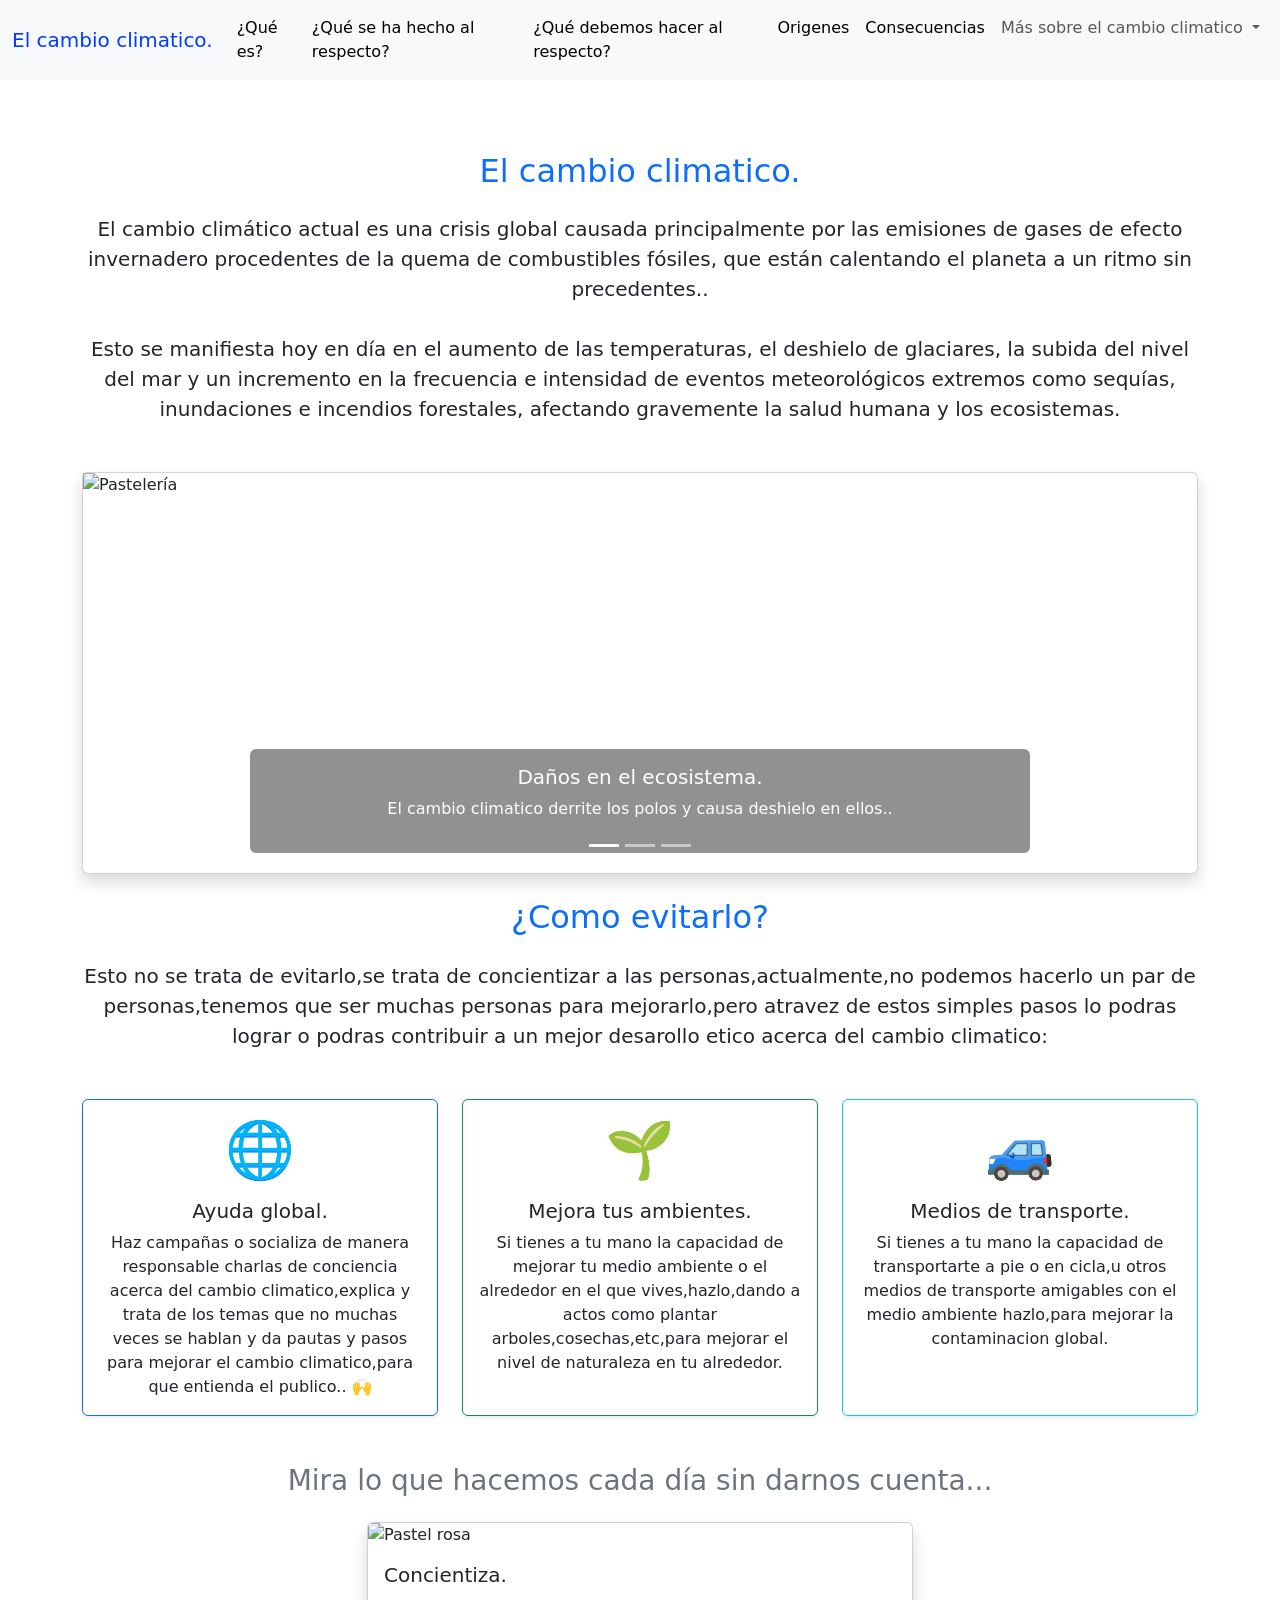
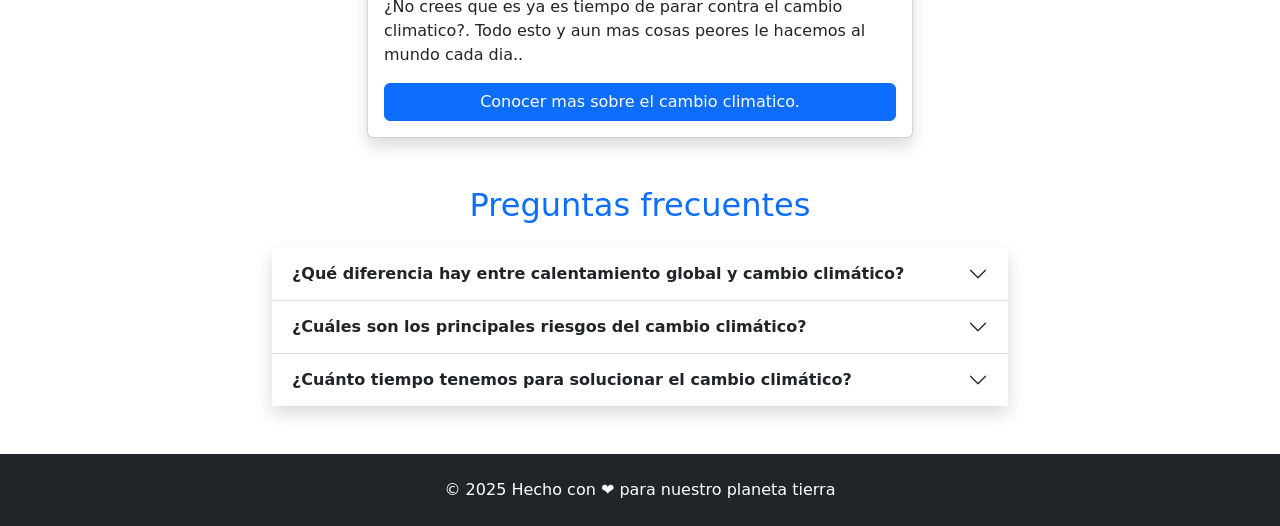
==== bienvenida.html @ 38cc273d "Mejorando la primera pagina principal y la secundaria" ====
<!DOCTYPE html> <!-- Tipo html -->
<html lang="español"> <!-- Lenguaje en español -->
<head> <!-- Se abre header -->
  <meta charset="UTF-8"> <!-- Csaracteres utf-8-->
  <meta name="viewport" content="width=device-width, initial-scale=1.0"> <!-- Configuracion html-->
  <title>Cambio climatico</title> <!-- Titulo de la pagina -->

  <!-- CONFIGURACION BOOTSTRAP: -->
  <link href="https://cdn.jsdelivr.net/npm/bootstrap@5.3.8/dist/css/bootstrap.min.css" rel="stylesheet" integrity="sha384-sRIl4kxILFvY47J16cr9ZwB07vP4J8+LH7qKQnuqkuIAvNWLzeN8tE5YBujZqJLB" crossorigin="anonymous">
  <script src="https://cdn.jsdelivr.net/npm/bootstrap@5.3.8/dist/js/bootstrap.bundle.min.js" integrity="sha384-FKyoEForCGlyvwx9Hj09JcYn3nv7wiPVlz7YYwJrWVcXK/BmnVDxM+D2scQbITxI" crossorigin="anonymous"></script>


</head> <!-- Se cierra header -->
<body> <!-- Cuerpo de la pagina -->



  <!--  BARRA DE NAVEGACION -->

  <nav class="navbar navbar-expand-lg bg-body-tertiary"> <!-- Configuracion de bootstrap -->
    <div class="container-fluid"> <!-- Configuracion de bootstrap-->
      <a style="color: rgb(0, 60, 255);" class="navbar-brand" href="bienvenida.html">El cambio climatico.</a> <!-- Link ReposteryFlow color morado-->


      <!-- BOTON HAMBURGUESA -->
      <button style="color: rgb(0, 60, 255);" class="navbar-toggler" type="button" data-bs-toggle="collapse" data-bs-target="#navbarSupportedContent" aria-controls="navbarSupportedContent"   aria-expanded="false" aria-label="Toggle navigation"> <!-- Boton hamburguesa que se pone morado cuando se abre-->
        <span class="navbar-toggler-icon"></span> <!-- Configuracion de bootstrap -->
      </button> <!-- Se cierra el boton -->


      <!-- LINKS -->

      <div class="collapse navbar-collapse" id="navbarSupportedContent">  <!-- Configuracion de bootstrap -->
        <ul class="navbar-nav me-auto mb-2 mb-lg-0"> <!-- Configuracion de bootstrap con los links; Lista desordenada -->
          <li class="nav-item"> <!-- Configuracion de bootstrap -->
            <a class="nav-link active" aria-current="page" href="quees.html">¿Qué es?</a> <!-- Link Contactanos-->
          </li>
          <li class="nav-item"> <!-- Configuracion de bootstrap -->
            <a class="nav-link active" aria-current="page" href="discusion.html">¿Qué se ha hecho al respecto?</a> <!-- Link Contactanos-->
          </li>
          <li class="nav-item"> <!-- Configuracion de bootstrap -->
            <a class="nav-link active" aria-current="page" href="debemoshacer.html">¿Qué debemos hacer al respecto?</a> <!-- Link Contactanos-->
          </li>
           <li class="nav-item"> <!-- Configuracion de bootstrap -->
            <a class="nav-link active" aria-current="page" href="origenes.html">Origenes</a> <!-- Link Contactanos-->
          </li>
          <li class="nav-item"> <!-- Configuracion de bootstrap -->
            <a class="nav-link active" aria-current="page" href="resultados.html">Consecuencias</a> <!-- Link Contactanos-->
          </li>

          <!-- BOTON DESPLEGABLE DE DOS LINKS MAS -->
          <li class="nav-item dropdown">
            <a class="nav-link dropdown-toggle" href="#" role="button" data-bs-toggle="dropdown" aria-expanded="false">Más sobre el cambio climatico <!-- Boton que mostrara las otras dos opciones-->
            </a>
            <ul class="dropdown-menu"> <!-- Cuando se de a mas sobre nosotros se mostrara: -->
              <li><a class="dropdown-item" href="metodologia.html">Metodología u estudios cientificos sobre el cambio climatico</a></li> <!-- Link Patrocinadores-->
              <li><a class="dropdown-item" href="referencias.html">Referencias bibliograficas</a></li> <!-- Link Historia-->
              
            </ul>
          </li>
        </ul>
      </div>
    </div>
  </nav>
  <br>
  <br>

  <!-- Contenedor centrado de texto-->
  <div class="container mt-4">

    <!-- Contenedor de carrusel de imagenes centrado -->


    


    <!-- Contenedor de texto quienes somos centrado-->
    <div class="row mb-4"> <!-- Configuracion de bootstrap -->
      <div class="col-12"> <!-- Configuracion de bootstrap -->
        <h2 class="text-center mb-4 text-primary">El cambio climatico. </h2> <!-- Texto tipo titulo-->
        <p class="lead text-center mb-4"> <!-- Centrar -->
          El cambio climático actual es una crisis global causada principalmente por las emisiones de gases de efecto invernadero procedentes de la quema de combustibles fósiles, que están calentando el planeta a un ritmo sin precedentes..
          <br><br>Esto se manifiesta hoy en día en el aumento de las temperaturas, el deshielo de glaciares, la subida del nivel del mar y un incremento en la frecuencia e intensidad de eventos meteorológicos extremos como sequías, inundaciones e incendios forestales, afectando gravemente la salud humana y los ecosistemas.  <!-- Texto -->
        </p>
      </div>
    </div>


    <!-- Configuracion de bootstrap -->
    <div class="card shadow mb-4">
      <div id="carouselHero" class="carousel slide carousel-fade" data-bs-ride="carousel">
        <div class="carousel-indicators">
          <button type="button" data-bs-target="#carouselHero" data-bs-slide-to="0" class="active"></button>
          <button type="button" data-bs-target="#carouselHero" data-bs-slide-to="1"></button>
          <button type="button" data-bs-target="#carouselHero" data-bs-slide-to="2"></button>
        </div>


        <!-- Primera imagen -->
        <div class="carousel-inner">
          <div class="carousel-item active">
            <img src="https://cdn.pixabay.com/photo/2021/11/08/17/09/iceberg-6779681_1280.jpg" class="d-block w-100" style="height: 400px; object-fit: cover;" alt="Pastelería">
            <div class="carousel-caption d-none d-md-block bg-dark bg-opacity-50 rounded p-3">
              <h5>Daños en el ecosistema.</h5> <!-- Primer texto arriba -->
              <p>El cambio climatico derrite los polos y causa deshielo en ellos..</p> <!-- Segundo texto abajo-->
            </div>
          </div>



          <!-- Segunda imagen -->
          <div class="carousel-item">
            <img src="https://media.istockphoto.com/id/1497304331/photo/firefighters-battle-a-wildfire-because-el-nino-events-climate-change-and-global-warming-is-a.jpg?s=612x612&w=0&k=20&c=Kt1E-MnTSNvLnwbDZHmKVxc82Dq8kD69aBd3gupJj40=" class="d-block w-100" style="height: 400px; object-fit: cover;" alt="Pastelitos">
            <div class="carousel-caption d-none d-md-block bg-dark bg-opacity-50 rounded p-3">
              <h5>Calentamiento global.</h5> <!-- Primer texto arriba -->
              <p>El cambio climatico cada vez mas afecta la temperatura global, causando incendios,puntos extremos de baja y alta temperatura,etc.</p> <!-- Segundo texto abajo-->
            </div>
          </div>


          <!-- Tercera imagen -->
          <div class="carousel-item">
            <img src="https://cdn.pixabay.com/photo/2015/05/22/23/25/drought-780088_1280.jpg" class="d-block w-100" style="height: 400px; object-fit: cover;" alt="Galletas">
            <div class="carousel-caption d-none d-md-block bg-dark bg-opacity-50 rounded p-3">
              <h5>Sequías.</h5> <!-- Primer texto arriba -->
              <p>El cambio climatico cada vez aumenta la cantidad de periodos intensos sin lluvia,generando escasez de hidratacion en la tierra..</p> <!-- Segundo texto abajo-->
            </div>
          </div>
        </div>
        <button class="carousel-control-prev" type="button" data-bs-target="#carouselHero" data-bs-slide="prev"> <!-- Boton devolver la anterior imagen -->
          <span class="carousel-control-prev-icon"></span>
        </button>
        <button class="carousel-control-next" type="button" data-bs-target="#carouselHero" data-bs-slide="next"> <!-- Boton ir a la siguiente imagen -->
          <span class="carousel-control-next-icon"></span>
        </button>
      </div>
    </div>



    <div class="row mb-4"> <!-- Configuracion de bootstrap -->
      <div class="col-12"> <!-- Configuracion de bootstrap -->
        <h2 class="text-center mb-4 text-primary">¿Como evitarlo? </h2> <!-- Texto tipo titulo-->
        <p class="lead text-center mb-4"> Esto no se trata de evitarlo,se trata de concientizar a las personas,actualmente,no podemos hacerlo un par de personas,tenemos que ser muchas personas para mejorarlo,pero atravez de estos simples pasos lo podras lograr o podras contribuir a un mejor desarollo etico acerca del cambio climatico: </p> <!-- Centrar -->
      </div>
    </div>

    <!-- Tarjetas de por que preferirnos -->

    <!-- PRIMERA TARJETA  -->
    <div class="row g-4 mb-5">
      <div class="col-md-4">
        <div class="card h-100 shadow-sm border-primary">
          <div class="card-body text-center">
            <div class="display-4 text-primary mb-3">🌐</div> <!-- EMOJI TIPO GRANDE CON CONFIG. DE BOOTSTRAP-->
            <h5 class="card-title">Ayuda global.</h5> <!-- Texto tipo titulo-->
            <p class="card-text">
              Haz campañas o socializa de manera responsable charlas de conciencia acerca del cambio climatico,explica y trata de los temas que no muchas veces se hablan y da pautas y pasos para mejorar el cambio climatico,para que entienda el publico.. 🙌
            </p> <!-- Texto -->
          </div>
        </div>
      </div>


      <!-- SEGUNDA TARJETA  -->
      <div class="col-md-4">
        <div class="card h-100 shadow-sm border-success">
          <div class="card-body text-center">
            <div class="display-4 text-success mb-3">🌱</div>  <!-- EMOJI TIPO GRANDE CON CONFIG. DE BOOTSTRAP-->
            <h5 class="card-title">Mejora tus ambientes.</h5> <!-- Texto tipo titulo-->
            <p class="card-text">
              Si tienes a tu mano la capacidad de mejorar tu medio ambiente o el alrededor en el que vives,hazlo,dando a actos como plantar arboles,cosechas,etc,para mejorar el nivel de naturaleza en tu alrededor.
            </p> <!-- Texto -->
          </div>
        </div>
      </div>
       <!-- TERCERA TARJETA  -->
      <div class="col-md-4">
        <div class="card h-100 shadow-sm border-info">
          <div class="card-body text-center">
            <div class="display-4 text-info mb-3">🚙</div> <!-- EMOJI TIPO GRANDE CON CONFIG. DE BOOTSTRAP-->
            <h5 class="card-title">Medios de transporte.</h5> <!-- Texto tipo titulo-->
            <p class="card-text">
              Si tienes a tu mano la capacidad de transportarte a pie o en cicla,u otros medios de transporte amigables con el medio ambiente hazlo,para mejorar la contaminacion global.
            </p> <!-- Texto -->
          </div>
        </div>
      </div>
    </div>


<!--- SECCION DE EJEMPLO DE PRODUCTO-->
    <!-- Contenedor de texto centrado-->
    <div class="row mb-5">
      <div class="col-12">
        <h3 class="text-center mb-4 text-secondary">Mira lo que hacemos cada día sin darnos cuenta...</h3> <!-- Texto -->
      </div>

      <!--Imagen centrada-->
      <div class="col-md-6 mx-auto">
        <div class="card shadow">
          <img src="https://cdn.pixabay.com/photo/2016/10/22/21/54/industry-1761801_1280.jpg" class="card-img-top" alt="Pastel rosa"> <!-- imagen-->
          <div class="card-body"> <!-- Configuracion de bootstrap -->
            <h5 class="card-title">Concientiza.</h5> <!-- Texto tipo titulo-->
            <p class="card-text"> <!-- Configuracion de bootstrap -->
              ¿No crees que es ya es tiempo de parar contra el cambio climatico?.
              Todo esto y aun mas cosas peores le hacemos al mundo cada dia..
            </p> <!-- Texto -->
            <div class="d-grid"> <!-- Configuracion de bootstrap -->
              <a href="introduccion.html" class="btn btn-primary">Conocer mas sobre el cambio climatico.</a> <!-- Hipervinculo -->
            </div>
          </div>
        </div>
      </div>
    </div>
    <!--- SECCION PREGUNTAS FRECUENTES -->

    <div class="row mb-5">
      <div class="col-lg-8 mx-auto">
        <h2 class="text-center mb-4 text-primary">Preguntas frecuentes </h2> <!-- Texto tipo titulo-->
        <div class="accordion accordion-flush shadow" id="accordionFAQ">


          <!-- PRIMERA PREGUNTA -->
          <div class="accordion-item">
            <h2 class="accordion-header">
              <button class="accordion-button collapsed" type="button" data-bs-toggle="collapse" data-bs-target="#faq1">
                <strong>¿Qué diferencia hay entre calentamiento global y cambio climático?</strong> <!-- Texto en negrita -->
              </button>
            </h2>
            <div id="faq1" class="accordion-collapse collapse" data-bs-parent="#accordionFAQ">
              <div class="accordion-body">
                 El calentamiento global es el aumento de la temperatura media global, mientras que el cambio climático es un término más amplio que incluye el calentamiento, los cambios en patrones de lluvia, el aumento del nivel del mar, etc.. <!-- Texto -->
              </div>
            </div>
          </div>


          <!-- SEGUNDA PREGUNTA -->
          <div class="accordion-item">
            <h2 class="accordion-header">
              <button class="accordion-button collapsed" type="button" data-bs-toggle="collapse" data-bs-target="#faq2">
                <strong>¿Cuáles son los principales riesgos del cambio climático?</strong> <!-- Texto en negrita -->
              </button>
            </h2>
            <div id="faq2" class="accordion-collapse collapse" data-bs-parent="#accordionFAQ">
              <div class="accordion-body">
                Una de las principales razones por las que los científicos están tan preocupados por el cambio climático es la velocidad a la que se está produciendo. En muchos casos, estos se están desencadenando a un ritmo más rápido que aquel al que los animales, las plantas y los ecosistemas pueden adaptarse de forma segura. Lo mismo ocurre con la civilización humana.
                <br>
                <br>
Nunca habíamos visto que el clima cambiara tan rápidamente, y esto está poniendo en peligro nuestros sistemas alimentarios e hídricos, nuestras infraestructuras e, incluso, nuestras economías. En algunos lugares, estos cambios ya están superando los niveles seguros para los ecosistemas y los seres humanos.
<br>
<br>

Por eso, cuanto más hagamos por mitigar estos riesgos, mejor será para todos nosotros.  <!-- Texto -->
              </div>
            </div>
          </div>


          <!-- TERCERA PREGUNTA -->
          <div class="accordion-item">
            <h2 class="accordion-header">
              <button class="accordion-button collapsed" type="button" data-bs-toggle="collapse" data-bs-target="#faq3">
                <strong>¿Cuánto tiempo tenemos para solucionar el cambio climático?</strong> <!-- Texto en negrita -->
              </button>
            </h2>
            <div id="faq3" class="accordion-collapse collapse" data-bs-parent="#accordionFAQ">
              <div class="accordion-body">
                Los estudios científicos demuestran que, si no se frena, el cambio climático agobiaría a nuestras comunidades y supondría una amenaza existencial para determinados ecosistemas.

Estos impactos catastróficos incluyen el aumento del nivel del mar por el derretimiento de las capas de hielo de Groenlandia y la Antártida, lo que inundaría la mayoría de las grandes ciudades costeras del mundo; tormentas, sequías y olas de calor cada vez más frecuentes y graves; pérdidas masivas de cosechas y escasez de agua; y la destrucción a gran escala de hábitats y ecosistemas, lo que provocaría la extinción de especies.<br><br>

Para evitar lo peor del cambio climático, el Grupo Intergubernamental de Expertos sobre el Cambio Climático (IPCC) afirma que “cada pizca de calentamiento importa” (enlace en inglés). Cuando se trata de poner límites al cambio climático, no hay un umbral mágico: cuanto más rápido reduzcamos nuestras emisiones, mejor será para nosotros. <br><br>

En 2015, todos los países del mundo se unieron y firmaron el Acuerdo de París. Es un tratado internacional jurídicamente vinculante en el que los signatarios se comprometen a mantener “el aumento de la temperatura media mundial en bastante menos que 2 °C (3,5 °F) por encima de los niveles preindustriales” y a hacer esfuerzos “por limitar el aumento de la temperatura a no más de 1,5 °C (2,7 °F) por encima de los niveles preindustriales”. <br><br>

Cada día que pasa, estamos liberando carbono a la atmósfera y aumentando el riesgo para nuestro planeta. Los científicos coinciden en que hay que empezar a reducir las emisiones de carbono AHORA MISMO. <!-- Texto -->
              </div>
            </div>
          </div>
        </div>
      </div>
    </div>
  </div>
   <!-- footer -->
  <footer class="bg-dark text-white text-center py-4 mt-5">
    <div class="container">
      <p class="mb-0">© 2025 Hecho con ❤️ para nuestro planeta tierra</p>
    </div>
  </footer>
</body>
</html>
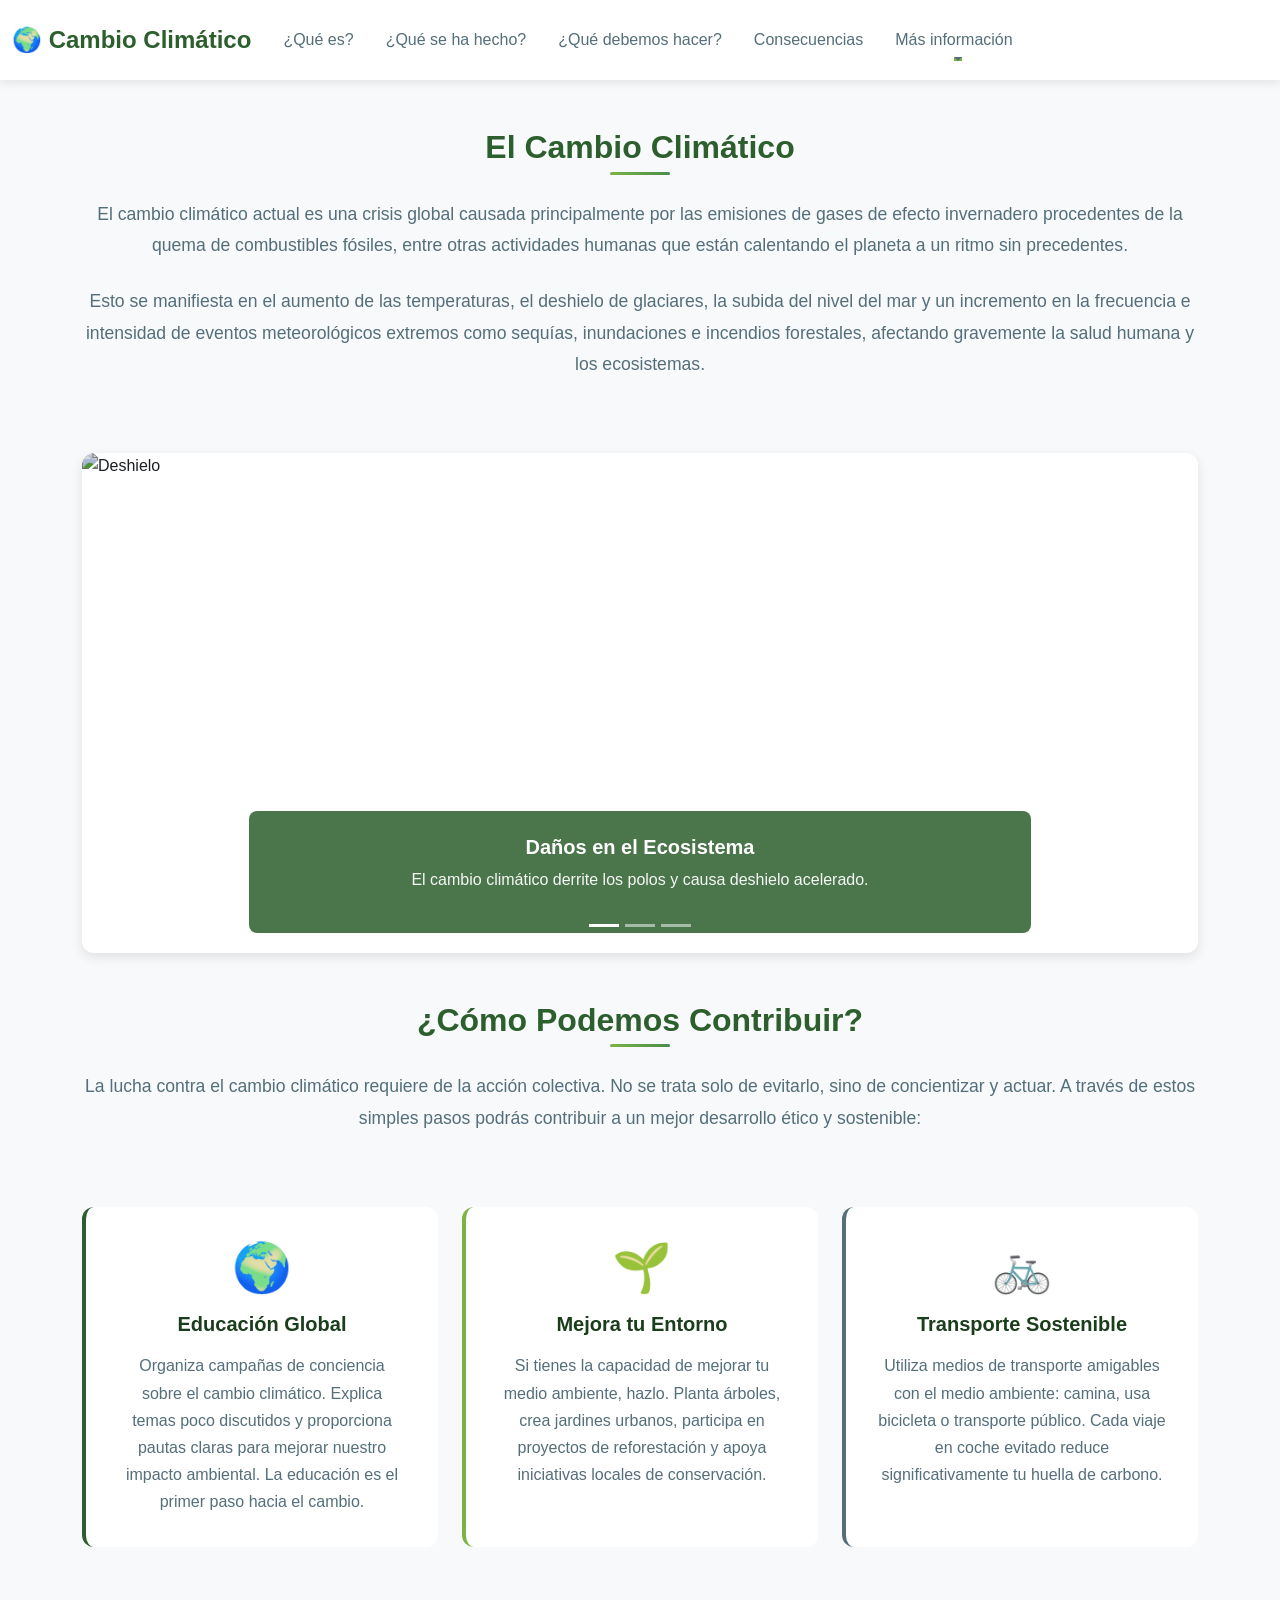
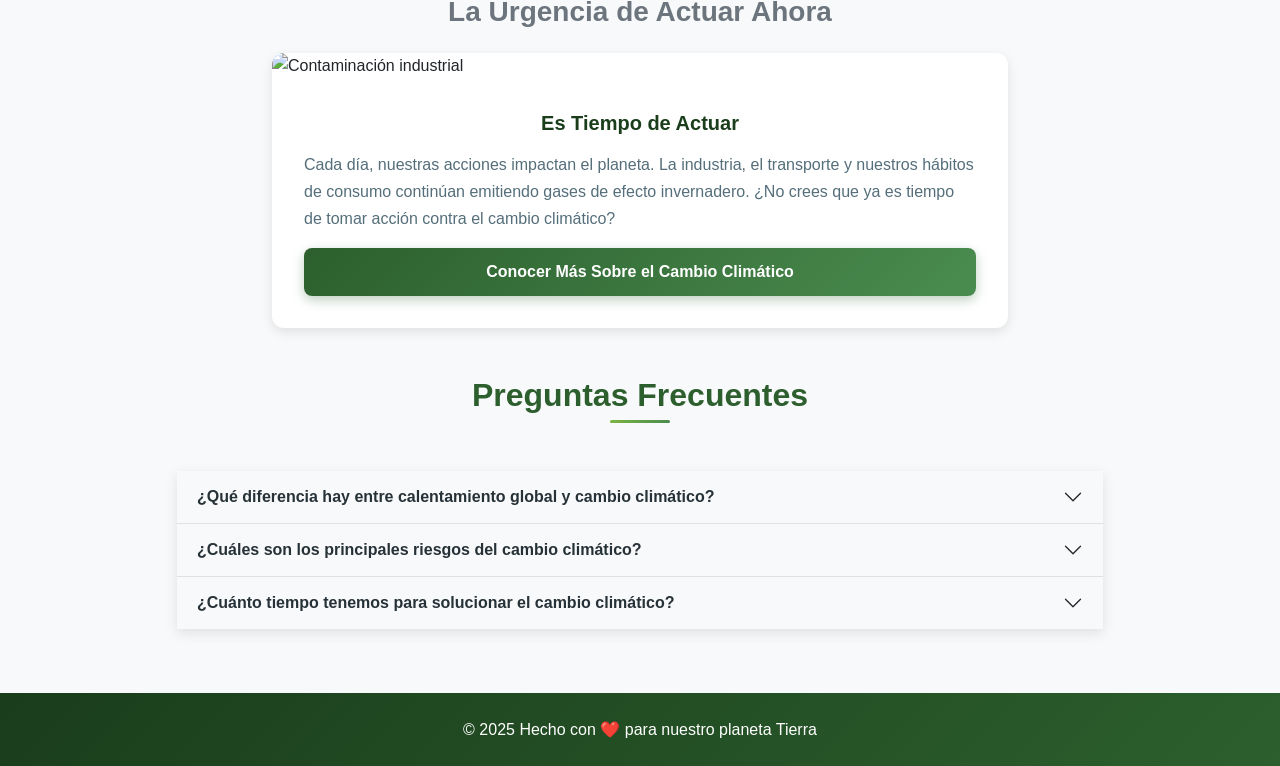
==== commit 53ac99b9: "Pendiente de desplegar" ====
--- a/bienvenida.html
+++ b/bienvenida.html
@@ -1,293 +1,294 @@
-<!DOCTYPE html> <!-- Tipo html -->
-<html lang="español"> <!-- Lenguaje en español -->
-<head> <!-- Se abre header -->
-  <meta charset="UTF-8"> <!-- Csaracteres utf-8-->
-  <meta name="viewport" content="width=device-width, initial-scale=1.0"> <!-- Configuracion html-->
-  <title>Cambio climatico</title> <!-- Titulo de la pagina -->
-
-  <!-- CONFIGURACION BOOTSTRAP: -->
-  <link href="https://cdn.jsdelivr.net/npm/bootstrap@5.3.8/dist/css/bootstrap.min.css" rel="stylesheet" integrity="sha384-sRIl4kxILFvY47J16cr9ZwB07vP4J8+LH7qKQnuqkuIAvNWLzeN8tE5YBujZqJLB" crossorigin="anonymous">
-  <script src="https://cdn.jsdelivr.net/npm/bootstrap@5.3.8/dist/js/bootstrap.bundle.min.js" integrity="sha384-FKyoEForCGlyvwx9Hj09JcYn3nv7wiPVlz7YYwJrWVcXK/BmnVDxM+D2scQbITxI" crossorigin="anonymous"></script>
-
-
-</head> <!-- Se cierra header -->
-<body> <!-- Cuerpo de la pagina -->
-
-
-
-  <!--  BARRA DE NAVEGACION -->
-
-  <nav class="navbar navbar-expand-lg bg-body-tertiary"> <!-- Configuracion de bootstrap -->
-    <div class="container-fluid"> <!-- Configuracion de bootstrap-->
-      <a style="color: rgb(0, 60, 255);" class="navbar-brand" href="bienvenida.html">El cambio climatico.</a> <!-- Link ReposteryFlow color morado-->
-
-
-      <!-- BOTON HAMBURGUESA -->
-      <button style="color: rgb(0, 60, 255);" class="navbar-toggler" type="button" data-bs-toggle="collapse" data-bs-target="#navbarSupportedContent" aria-controls="navbarSupportedContent"   aria-expanded="false" aria-label="Toggle navigation"> <!-- Boton hamburguesa que se pone morado cuando se abre-->
-        <span class="navbar-toggler-icon"></span> <!-- Configuracion de bootstrap -->
-      </button> <!-- Se cierra el boton -->
-
-
-      <!-- LINKS -->
-
-      <div class="collapse navbar-collapse" id="navbarSupportedContent">  <!-- Configuracion de bootstrap -->
-        <ul class="navbar-nav me-auto mb-2 mb-lg-0"> <!-- Configuracion de bootstrap con los links; Lista desordenada -->
-          <li class="nav-item"> <!-- Configuracion de bootstrap -->
-            <a class="nav-link active" aria-current="page" href="quees.html">¿Qué es?</a> <!-- Link Contactanos-->
-          </li>
-          <li class="nav-item"> <!-- Configuracion de bootstrap -->
-            <a class="nav-link active" aria-current="page" href="discusion.html">¿Qué se ha hecho al respecto?</a> <!-- Link Contactanos-->
-          </li>
-          <li class="nav-item"> <!-- Configuracion de bootstrap -->
-            <a class="nav-link active" aria-current="page" href="debemoshacer.html">¿Qué debemos hacer al respecto?</a> <!-- Link Contactanos-->
-          </li>
-           <li class="nav-item"> <!-- Configuracion de bootstrap -->
-            <a class="nav-link active" aria-current="page" href="origenes.html">Origenes</a> <!-- Link Contactanos-->
-          </li>
-          <li class="nav-item"> <!-- Configuracion de bootstrap -->
-            <a class="nav-link active" aria-current="page" href="resultados.html">Consecuencias</a> <!-- Link Contactanos-->
-          </li>
-
-          <!-- BOTON DESPLEGABLE DE DOS LINKS MAS -->
-          <li class="nav-item dropdown">
-            <a class="nav-link dropdown-toggle" href="#" role="button" data-bs-toggle="dropdown" aria-expanded="false">Más sobre el cambio climatico <!-- Boton que mostrara las otras dos opciones-->
-            </a>
-            <ul class="dropdown-menu"> <!-- Cuando se de a mas sobre nosotros se mostrara: -->
-              <li><a class="dropdown-item" href="metodologia.html">Metodología u estudios cientificos sobre el cambio climatico</a></li> <!-- Link Patrocinadores-->
-              <li><a class="dropdown-item" href="referencias.html">Referencias bibliograficas</a></li> <!-- Link Historia-->
-              
-            </ul>
-          </li>
-        </ul>
-      </div>
+<!DOCTYPE html>
+<html lang="es">
+<head>
+    <!-- Configuración de codificación de caracteres -->
+    <meta charset="UTF-8">
+    <!-- Configuración para diseño responsive -->
+    <meta name="viewport" content="width=device-width, initial-scale=1.0">
+    <!-- Título de la página que aparece en la pestaña del navegador -->
+    <title>Cambio Climático - Inicio</title>
+
+    <!-- CONFIGURACIÓN BOOTSTRAP -->
+    <!-- Hoja de estilos de Bootstrap para el diseño responsive y componentes -->
+    <link href="https://cdn.jsdelivr.net/npm/bootstrap@5.3.8/dist/css/bootstrap.min.css" rel="stylesheet" 
+        integrity="sha384-sRIl4kxILFvY47J16cr9ZwB07vP4J8+LH7qKQnuqkuIAvNWLzeN8tE5YBujZqJLB" crossorigin="anonymous">
+    <!-- Scripts de Bootstrap para componentes interactivos (modales, menús, etc.) -->
+    <script src="https://cdn.jsdelivr.net/npm/bootstrap@5.3.8/dist/js/bootstrap.bundle.min.js" 
+        integrity="sha384-FKyoEForCGlyvwx9Hj09JcYn3nv7wiPVlz7YYwJrWVcXK/BmnVDxM+D2scQbITxI" crossorigin="anonymous"></script>
+    
+    <!-- CSS Personalizado - Estilos específicos del sitio -->
+    <link rel="stylesheet" href="styles.css">
+</head>
+<body>
+
+    <!-- BARRA DE NAVEGACIÓN -->
+    <nav class="navbar navbar-expand-lg">
+        <div class="container-fluid">
+            <!-- Logo/Título del sitio que redirige a la página de inicio -->
+            <a class="navbar-brand" href="bienvenida.html">🌍 Cambio Climático</a>
+
+            <!-- BOTÓN HAMBURGUESA - Se muestra en pantallas pequeñas -->
+            <button class="navbar-toggler" type="button" data-bs-toggle="collapse" 
+                data-bs-target="#navbarSupportedContent" aria-controls="navbarSupportedContent" 
+                aria-expanded="false" aria-label="Toggle navigation">
+                <span class="navbar-toggler-icon"></span>
+            </button>
+
+            <!-- LINKS DE NAVEGACIÓN - Se colapsan en pantallas pequeñas -->
+            <div class="collapse navbar-collapse" id="navbarSupportedContent">
+                <ul class="navbar-nav me-auto mb-2 mb-lg-0">
+                    <!-- Enlace a la página "¿Qué es?" -->
+                    <li class="nav-item">
+                        <a class="nav-link" href="quees.html">¿Qué es?</a>
+                    </li>
+                    <!-- Enlace a la página "¿Qué se ha hecho?" -->
+                    <li class="nav-item">
+                        <a class="nav-link" href="discusion.html">¿Qué se ha hecho?</a>
+                    </li>
+                    <!-- Enlace a la página "¿Qué debemos hacer?" -->
+                    <li class="nav-item">
+                        <a class="nav-link" href="debemoshacer.html">¿Qué debemos hacer?</a>
+                    </li>
+                    <!-- Enlace a la página "Consecuencias" -->
+                    <li class="nav-item">
+                        <a class="nav-link" href="resultados.html">Consecuencias</a>
+                    </li>
+                    <!-- MENÚ DESPLEGABLE - Más información -->
+                    <li class="nav-item dropdown">
+                        <a class="nav-link dropdown-toggle" href="#" role="button" data-bs-toggle="dropdown" 
+                            aria-expanded="false">Más información</a>
+                        <ul class="dropdown-menu">
+                            <!-- Subenlace a Metodología -->
+                            <li><a class="dropdown-item" href="metodologia.html">Metodología y estudios</a></li>
+                            <!-- Subenlace a Referencias -->
+                            <li><a class="dropdown-item" href="referencias.html">Referencias</a></li>
+                        </ul>
+                    </li>
+                </ul>
+            </div>
+        </div>
+    </nav>
+
+    <!-- CONTENEDOR PRINCIPAL -->
+    <div class="container mt-5">
+
+        <!-- SECCIÓN DE INTRODUCCIÓN -->
+        <div class="row mb-5">
+            <div class="col-12">
+                <!-- Título principal de la sección -->
+                <h2 class="text-center mb-4 text-primary">El Cambio Climático</h2>
+                <!-- Texto introductorio sobre el cambio climático -->
+                <p class="lead text-center mb-4">
+                    El cambio climático actual es una crisis global causada principalmente por las emisiones de gases de efecto invernadero procedentes de la quema de combustibles fósiles, entre otras actividades humanas que están calentando el planeta a un ritmo sin precedentes.
+                </p>
+                <p class="lead text-center mb-4">
+                    Esto se manifiesta en el aumento de las temperaturas, el deshielo de glaciares, la subida del nivel del mar y un incremento en la frecuencia e intensidad de eventos meteorológicos extremos como sequías, inundaciones e incendios forestales, afectando gravemente la salud humana y los ecosistemas.
+                </p>
+            </div>
+        </div>
+
+        <!-- CARRUSEL DE IMÁGENES -->
+        <div class="card shadow mb-5">
+            <div id="carouselHero" class="carousel slide carousel-fade" data-bs-ride="carousel">
+
+                <!-- Indicadores del carrusel - Puntos en la parte inferior -->
+                <div class="carousel-indicators">
+                    <button type="button" data-bs-target="#carouselHero" data-bs-slide-to="0" class="active"></button>
+                    <button type="button" data-bs-target="#carouselHero" data-bs-slide-to="1"></button>
+                    <button type="button" data-bs-target="#carouselHero" data-bs-slide-to="2"></button>
+                </div>
+
+                <!-- Imágenes del carrusel -->
+                <div class="carousel-inner">
+
+                    <!-- Primera imagen - Deshielo -->
+                    <div class="carousel-item active">
+                        <img src="https://cdn.pixabay.com/photo/2021/11/08/17/09/iceberg-6779681_1280.jpg" 
+                            class="d-block w-100" style="height: 500px; object-fit: cover;" alt="Deshielo">
+                        <div class="carousel-caption d-block">
+                            <h5 class="text-center">Daños en el Ecosistema</h5>
+                            <p>El cambio climático derrite los polos y causa deshielo acelerado.</p>
+                        </div>
+                    </div>
+
+                    <!-- Segunda imagen - Incendios forestales -->
+                    <div class="carousel-item">
+                        <img src="https://media.istockphoto.com/id/1497304331/photo/firefighters-battle-a-wildfire-because-el-nino-events-climate-change-and-global-warming-is-a.jpg?s=612x612&w=0&k=20&c=Kt1E-MnTSNvLnwbDZHmKVxc82Dq8kD69aBd3gupJj40=" 
+                            class="d-block w-100" style="height: 500px; object-fit: cover;" alt="Incendios">
+                        <div class="carousel-caption d-block">
+                            <h5 class="text-center">Calentamiento Global</h5>
+                            <p>El aumento de temperatura global causa incendios devastadores y temperaturas extremas.</p>
+                        </div>
+                    </div>
+
+                    <!-- Tercera imagen - Sequías -->
+                    <div class="carousel-item">
+                        <img src="https://cdn.pixabay.com/photo/2015/05/22/23/25/drought-780088_1280.jpg" 
+                            class="d-block w-100" style="height: 500px; object-fit: cover;" alt="Sequías">
+                        <div class="carousel-caption d-block">
+                            <h5 class="text-center">Sequías Extremas</h5>
+                            <p>Periodos prolongados sin lluvia generan escasez de agua e impactan la agricultura.</p>
+                        </div>
+                    </div>
+
+                </div>
+
+                <!-- Controles del carrusel - Flechas para navegar -->
+                <button class="carousel-control-prev" type="button" data-bs-target="#carouselHero" data-bs-slide="prev">
+                    <span class="carousel-control-prev-icon"></span>
+                </button>
+                <button class="carousel-control-next" type="button" data-bs-target="#carouselHero" data-bs-slide="next">
+                    <span class="carousel-control-next-icon"></span>
+                </button>
+            </div>
+        </div>
+
+        <!-- SECCIÓN: CÓMO CONTRIBUIR -->
+        <div class="row mb-5">
+            <div class="col-12">
+                <h2 class="text-center mb-4 text-primary">¿Cómo Podemos Contribuir?</h2>
+                <p class="lead text-center mb-4">
+                    La lucha contra el cambio climático requiere de la acción colectiva. No se trata solo de evitarlo, sino de concientizar y actuar. A través de estos simples pasos podrás contribuir a un mejor desarrollo ético y sostenible:
+                </p>
+            </div>
+        </div>
+
+        <!-- TARJETAS DE ACCIONES -->
+        <div class="row g-4 mb-5">
+
+            <!-- Primera tarjeta - Educación Global -->
+            <div class="col-md-4">
+                <div class="card h-100 border-primary">
+                    <div class="card-body text-center">
+                        <!-- Icono decorativo -->
+                        <div class="display-4 mb-3">🌍</div>
+                        <h5 class="card-title text-center">Educación Global</h5>
+                        <p class="card-text">
+                            Organiza campañas de conciencia sobre el cambio climático. Explica temas poco discutidos y proporciona pautas claras para mejorar nuestro impacto ambiental. La educación es el primer paso hacia el cambio.
+                        </p>
+                    </div>
+                </div>
+            </div>
+
+            <!-- Segunda tarjeta - Mejora tu Entorno -->
+            <div class="col-md-4">
+                <div class="card h-100 border-success">
+                    <div class="card-body text-center">
+                        <!-- Icono decorativo -->
+                        <div class="display-4 mb-3">🌱</div>
+                        <h5 class="card-title text-center">Mejora tu Entorno</h5>
+                        <p class="card-text">
+                            Si tienes la capacidad de mejorar tu medio ambiente, hazlo. Planta árboles, crea jardines urbanos, participa en proyectos de reforestación y apoya iniciativas locales de conservación.
+                        </p>
+                    </div>
+                </div>
+            </div>
+
+            <!-- Tercera tarjeta - Transporte Sostenible -->
+            <div class="col-md-4">
+                <div class="card h-100 border-info">
+                    <div class="card-body text-center">
+                        <!-- Icono decorativo -->
+                        <div class="display-4 mb-3">🚲</div>
+                        <h5 class="card-title text-center">Transporte Sostenible</h5>
+                        <p class="card-text">
+                            Utiliza medios de transporte amigables con el medio ambiente: camina, usa bicicleta o transporte público. Cada viaje en coche evitado reduce significativamente tu huella de carbono.
+                        </p>
+                    </div>
+                </div>
+            </div>
+
+        </div>
+
+        <!-- LLAMADO A LA ACCIÓN -->
+        <div class="row mb-5">
+            <div class="col-12">
+                <h3 class="text-center mb-4 text-secondary">La Urgencia de Actuar Ahora</h3>
+            </div>
+            <div class="col-md-8 mx-auto">
+                <div class="card shadow">
+                    <!-- Imagen destacada -->
+                    <img src="https://cdn.pixabay.com/photo/2016/10/22/21/54/industry-1761801_1280.jpg" 
+                        class="card-img-top" alt="Contaminación industrial">
+                    <div class="card-body">
+                        <h5 class="card-title text-center">Es Tiempo de Actuar</h5>
+                        <p class="card-text">
+                            Cada día, nuestras acciones impactan el planeta. La industria, el transporte y nuestros hábitos de consumo continúan emitiendo gases de efecto invernadero. ¿No crees que ya es tiempo de tomar acción contra el cambio climático?
+                        </p>
+                        <!-- Botón de acción -->
+                        <div class="d-grid">
+                            <a href="quees.html" class="btn btn-primary">Conocer Más Sobre el Cambio Climático</a>
+                        </div>
+                    </div>
+                </div>
+            </div>
+        </div>
+
+        <!-- SECCIÓN: PREGUNTAS FRECUENTES -->
+        <div class="row mb-5">
+            <div class="col-lg-10 mx-auto">
+                <h2 class="text-center mb-5 text-primary">Preguntas Frecuentes</h2>
+                <!-- Acordeón de Bootstrap para preguntas y respuestas -->
+                <div class="accordion accordion-flush shadow" id="accordionFAQ">
+
+                    <!-- Primera pregunta -->
+                    <div class="accordion-item">
+                        <h2 class="accordion-header">
+                            <button class="accordion-button collapsed" type="button" data-bs-toggle="collapse" 
+                                data-bs-target="#faq1">
+                                ¿Qué diferencia hay entre calentamiento global y cambio climático?
+                            </button>
+                        </h2>
+                        <div id="faq1" class="accordion-collapse collapse" data-bs-parent="#accordionFAQ">
+                            <div class="accordion-body">
+                                El calentamiento global se refiere específicamente al aumento de la temperatura media global de la atmósfera y los océanos. Por otro lado, el cambio climático es un término más amplio que engloba el calentamiento global y todos sus efectos: cambios en los patrones de precipitación, aumento del nivel del mar, derretimiento de glaciares, eventos climáticos extremos más frecuentes e intensos, y alteraciones en los ecosistemas.
+                            </div>
+                        </div>
+                    </div>
+
+                    <!-- Segunda pregunta -->
+                    <div class="accordion-item">
+                        <h2 class="accordion-header">
+                            <button class="accordion-button collapsed" type="button" data-bs-toggle="collapse" 
+                                data-bs-target="#faq2">
+                                ¿Cuáles son los principales riesgos del cambio climático?
+                            </button>
+                        </h2>
+                        <div id="faq2" class="accordion-collapse collapse" data-bs-parent="#accordionFAQ">
+                            <div class="accordion-body">
+                                La principal preocupación es la velocidad del cambio. Los ecosistemas, animales, plantas y la civilización humana tienen dificultades para adaptarse a cambios tan rápidos. Nunca habíamos experimentado un cambio climático de esta magnitud y velocidad, lo que pone en peligro nuestros sistemas alimentarios e hídricos, infraestructuras y economías. En algunos lugares, estos cambios ya están superando los niveles seguros para los ecosistemas y los seres humanos. Por eso, cuanto más hagamos por mitigar estos riesgos ahora, mejor será para las generaciones futuras.
+                            </div>
+                        </div>
+                    </div>
+
+                    <!-- Tercera pregunta -->
+                    <div class="accordion-item">
+                        <h2 class="accordion-header">
+                            <button class="accordion-button collapsed" type="button" data-bs-toggle="collapse" 
+                                data-bs-target="#faq3">
+                                ¿Cuánto tiempo tenemos para solucionar el cambio climático?
+                            </button>
+                        </h2>
+                        <div id="faq3" class="accordion-collapse collapse" data-bs-parent="#accordionFAQ">
+                            <div class="accordion-body">
+                                Los estudios científicos demuestran que sin acción inmediata, el cambio climático tendrá impactos catastróficos: aumento del nivel del mar por derretimiento de capas de hielo, inundación de ciudades costeras, tormentas y sequías más severas, pérdida masiva de cosechas, escasez de agua y destrucción de hábitats causando extinciones masivas.
+                                <br><br>
+                                El Acuerdo de París de 2015 comprometió a todos los países a mantener el aumento de temperatura "muy por debajo de 2°C" y hacer esfuerzos por limitarlo a 1.5°C sobre niveles preindustriales. Según el IPCC, "cada pizca de calentamiento importa". No hay un umbral mágico: cuanto más rápido reduzcamos emisiones, mejor. Los científicos coinciden: debemos reducir las emisiones de carbono AHORA MISMO. Cada día que pasa aumentamos el riesgo para nuestro planeta.
+                            </div>
+                        </div>
+                    </div>
+
+                </div>
+            </div>
+        </div>
     </div>
-  </nav>
-  <br>
-  <br>
-
-  <!-- Contenedor centrado de texto-->
-  <div class="container mt-4">
-
-    <!-- Contenedor de carrusel de imagenes centrado -->
-
-
-    
-
-
-    <!-- Contenedor de texto quienes somos centrado-->
-    <div class="row mb-4"> <!-- Configuracion de bootstrap -->
-      <div class="col-12"> <!-- Configuracion de bootstrap -->
-        <h2 class="text-center mb-4 text-primary">El cambio climatico. </h2> <!-- Texto tipo titulo-->
-        <p class="lead text-center mb-4"> <!-- Centrar -->
-          El cambio climático actual es una crisis global causada principalmente por las emisiones de gases de efecto invernadero procedentes de la quema de combustibles fósiles, que están calentando el planeta a un ritmo sin precedentes..
-          <br><br>Esto se manifiesta hoy en día en el aumento de las temperaturas, el deshielo de glaciares, la subida del nivel del mar y un incremento en la frecuencia e intensidad de eventos meteorológicos extremos como sequías, inundaciones e incendios forestales, afectando gravemente la salud humana y los ecosistemas.  <!-- Texto -->
-        </p>
-      </div>
-    </div>
-
-
-    <!-- Configuracion de bootstrap -->
-    <div class="card shadow mb-4">
-      <div id="carouselHero" class="carousel slide carousel-fade" data-bs-ride="carousel">
-        <div class="carousel-indicators">
-          <button type="button" data-bs-target="#carouselHero" data-bs-slide-to="0" class="active"></button>
-          <button type="button" data-bs-target="#carouselHero" data-bs-slide-to="1"></button>
-          <button type="button" data-bs-target="#carouselHero" data-bs-slide-to="2"></button>
-        </div>
-
-
-        <!-- Primera imagen -->
-        <div class="carousel-inner">
-          <div class="carousel-item active">
-            <img src="https://cdn.pixabay.com/photo/2021/11/08/17/09/iceberg-6779681_1280.jpg" class="d-block w-100" style="height: 400px; object-fit: cover;" alt="Pastelería">
-            <div class="carousel-caption d-none d-md-block bg-dark bg-opacity-50 rounded p-3">
-              <h5>Daños en el ecosistema.</h5> <!-- Primer texto arriba -->
-              <p>El cambio climatico derrite los polos y causa deshielo en ellos..</p> <!-- Segundo texto abajo-->
-            </div>
-          </div>
-
-
-
-          <!-- Segunda imagen -->
-          <div class="carousel-item">
-            <img src="https://media.istockphoto.com/id/1497304331/photo/firefighters-battle-a-wildfire-because-el-nino-events-climate-change-and-global-warming-is-a.jpg?s=612x612&w=0&k=20&c=Kt1E-MnTSNvLnwbDZHmKVxc82Dq8kD69aBd3gupJj40=" class="d-block w-100" style="height: 400px; object-fit: cover;" alt="Pastelitos">
-            <div class="carousel-caption d-none d-md-block bg-dark bg-opacity-50 rounded p-3">
-              <h5>Calentamiento global.</h5> <!-- Primer texto arriba -->
-              <p>El cambio climatico cada vez mas afecta la temperatura global, causando incendios,puntos extremos de baja y alta temperatura,etc.</p> <!-- Segundo texto abajo-->
-            </div>
-          </div>
-
-
-          <!-- Tercera imagen -->
-          <div class="carousel-item">
-            <img src="https://cdn.pixabay.com/photo/2015/05/22/23/25/drought-780088_1280.jpg" class="d-block w-100" style="height: 400px; object-fit: cover;" alt="Galletas">
-            <div class="carousel-caption d-none d-md-block bg-dark bg-opacity-50 rounded p-3">
-              <h5>Sequías.</h5> <!-- Primer texto arriba -->
-              <p>El cambio climatico cada vez aumenta la cantidad de periodos intensos sin lluvia,generando escasez de hidratacion en la tierra..</p> <!-- Segundo texto abajo-->
-            </div>
-          </div>
-        </div>
-        <button class="carousel-control-prev" type="button" data-bs-target="#carouselHero" data-bs-slide="prev"> <!-- Boton devolver la anterior imagen -->
-          <span class="carousel-control-prev-icon"></span>
-        </button>
-        <button class="carousel-control-next" type="button" data-bs-target="#carouselHero" data-bs-slide="next"> <!-- Boton ir a la siguiente imagen -->
-          <span class="carousel-control-next-icon"></span>
-        </button>
-      </div>
-    </div>
-
-
-
-    <div class="row mb-4"> <!-- Configuracion de bootstrap -->
-      <div class="col-12"> <!-- Configuracion de bootstrap -->
-        <h2 class="text-center mb-4 text-primary">¿Como evitarlo? </h2> <!-- Texto tipo titulo-->
-        <p class="lead text-center mb-4"> Esto no se trata de evitarlo,se trata de concientizar a las personas,actualmente,no podemos hacerlo un par de personas,tenemos que ser muchas personas para mejorarlo,pero atravez de estos simples pasos lo podras lograr o podras contribuir a un mejor desarollo etico acerca del cambio climatico: </p> <!-- Centrar -->
-      </div>
-    </div>
-
-    <!-- Tarjetas de por que preferirnos -->
-
-    <!-- PRIMERA TARJETA  -->
-    <div class="row g-4 mb-5">
-      <div class="col-md-4">
-        <div class="card h-100 shadow-sm border-primary">
-          <div class="card-body text-center">
-            <div class="display-4 text-primary mb-3">🌐</div> <!-- EMOJI TIPO GRANDE CON CONFIG. DE BOOTSTRAP-->
-            <h5 class="card-title">Ayuda global.</h5> <!-- Texto tipo titulo-->
-            <p class="card-text">
-              Haz campañas o socializa de manera responsable charlas de conciencia acerca del cambio climatico,explica y trata de los temas que no muchas veces se hablan y da pautas y pasos para mejorar el cambio climatico,para que entienda el publico.. 🙌
-            </p> <!-- Texto -->
-          </div>
-        </div>
-      </div>
-
-
-      <!-- SEGUNDA TARJETA  -->
-      <div class="col-md-4">
-        <div class="card h-100 shadow-sm border-success">
-          <div class="card-body text-center">
-            <div class="display-4 text-success mb-3">🌱</div>  <!-- EMOJI TIPO GRANDE CON CONFIG. DE BOOTSTRAP-->
-            <h5 class="card-title">Mejora tus ambientes.</h5> <!-- Texto tipo titulo-->
-            <p class="card-text">
-              Si tienes a tu mano la capacidad de mejorar tu medio ambiente o el alrededor en el que vives,hazlo,dando a actos como plantar arboles,cosechas,etc,para mejorar el nivel de naturaleza en tu alrededor.
-            </p> <!-- Texto -->
-          </div>
-        </div>
-      </div>
-       <!-- TERCERA TARJETA  -->
-      <div class="col-md-4">
-        <div class="card h-100 shadow-sm border-info">
-          <div class="card-body text-center">
-            <div class="display-4 text-info mb-3">🚙</div> <!-- EMOJI TIPO GRANDE CON CONFIG. DE BOOTSTRAP-->
-            <h5 class="card-title">Medios de transporte.</h5> <!-- Texto tipo titulo-->
-            <p class="card-text">
-              Si tienes a tu mano la capacidad de transportarte a pie o en cicla,u otros medios de transporte amigables con el medio ambiente hazlo,para mejorar la contaminacion global.
-            </p> <!-- Texto -->
-          </div>
-        </div>
-      </div>
-    </div>
-
-
-<!--- SECCION DE EJEMPLO DE PRODUCTO-->
-    <!-- Contenedor de texto centrado-->
-    <div class="row mb-5">
-      <div class="col-12">
-        <h3 class="text-center mb-4 text-secondary">Mira lo que hacemos cada día sin darnos cuenta...</h3> <!-- Texto -->
-      </div>
-
-      <!--Imagen centrada-->
-      <div class="col-md-6 mx-auto">
-        <div class="card shadow">
-          <img src="https://cdn.pixabay.com/photo/2016/10/22/21/54/industry-1761801_1280.jpg" class="card-img-top" alt="Pastel rosa"> <!-- imagen-->
-          <div class="card-body"> <!-- Configuracion de bootstrap -->
-            <h5 class="card-title">Concientiza.</h5> <!-- Texto tipo titulo-->
-            <p class="card-text"> <!-- Configuracion de bootstrap -->
-              ¿No crees que es ya es tiempo de parar contra el cambio climatico?.
-              Todo esto y aun mas cosas peores le hacemos al mundo cada dia..
-            </p> <!-- Texto -->
-            <div class="d-grid"> <!-- Configuracion de bootstrap -->
-              <a href="introduccion.html" class="btn btn-primary">Conocer mas sobre el cambio climatico.</a> <!-- Hipervinculo -->
-            </div>
-          </div>
-        </div>
-      </div>
-    </div>
-    <!--- SECCION PREGUNTAS FRECUENTES -->
-
-    <div class="row mb-5">
-      <div class="col-lg-8 mx-auto">
-        <h2 class="text-center mb-4 text-primary">Preguntas frecuentes </h2> <!-- Texto tipo titulo-->
-        <div class="accordion accordion-flush shadow" id="accordionFAQ">
-
-
-          <!-- PRIMERA PREGUNTA -->
-          <div class="accordion-item">
-            <h2 class="accordion-header">
-              <button class="accordion-button collapsed" type="button" data-bs-toggle="collapse" data-bs-target="#faq1">
-                <strong>¿Qué diferencia hay entre calentamiento global y cambio climático?</strong> <!-- Texto en negrita -->
-              </button>
-            </h2>
-            <div id="faq1" class="accordion-collapse collapse" data-bs-parent="#accordionFAQ">
-              <div class="accordion-body">
-                 El calentamiento global es el aumento de la temperatura media global, mientras que el cambio climático es un término más amplio que incluye el calentamiento, los cambios en patrones de lluvia, el aumento del nivel del mar, etc.. <!-- Texto -->
-              </div>
-            </div>
-          </div>
-
-
-          <!-- SEGUNDA PREGUNTA -->
-          <div class="accordion-item">
-            <h2 class="accordion-header">
-              <button class="accordion-button collapsed" type="button" data-bs-toggle="collapse" data-bs-target="#faq2">
-                <strong>¿Cuáles son los principales riesgos del cambio climático?</strong> <!-- Texto en negrita -->
-              </button>
-            </h2>
-            <div id="faq2" class="accordion-collapse collapse" data-bs-parent="#accordionFAQ">
-              <div class="accordion-body">
-                Una de las principales razones por las que los científicos están tan preocupados por el cambio climático es la velocidad a la que se está produciendo. En muchos casos, estos se están desencadenando a un ritmo más rápido que aquel al que los animales, las plantas y los ecosistemas pueden adaptarse de forma segura. Lo mismo ocurre con la civilización humana.
-                <br>
-                <br>
-Nunca habíamos visto que el clima cambiara tan rápidamente, y esto está poniendo en peligro nuestros sistemas alimentarios e hídricos, nuestras infraestructuras e, incluso, nuestras economías. En algunos lugares, estos cambios ya están superando los niveles seguros para los ecosistemas y los seres humanos.
-<br>
-<br>
-
-Por eso, cuanto más hagamos por mitigar estos riesgos, mejor será para todos nosotros.  <!-- Texto -->
-              </div>
-            </div>
-          </div>
-
-
-          <!-- TERCERA PREGUNTA -->
-          <div class="accordion-item">
-            <h2 class="accordion-header">
-              <button class="accordion-button collapsed" type="button" data-bs-toggle="collapse" data-bs-target="#faq3">
-                <strong>¿Cuánto tiempo tenemos para solucionar el cambio climático?</strong> <!-- Texto en negrita -->
-              </button>
-            </h2>
-            <div id="faq3" class="accordion-collapse collapse" data-bs-parent="#accordionFAQ">
-              <div class="accordion-body">
-                Los estudios científicos demuestran que, si no se frena, el cambio climático agobiaría a nuestras comunidades y supondría una amenaza existencial para determinados ecosistemas.
-
-Estos impactos catastróficos incluyen el aumento del nivel del mar por el derretimiento de las capas de hielo de Groenlandia y la Antártida, lo que inundaría la mayoría de las grandes ciudades costeras del mundo; tormentas, sequías y olas de calor cada vez más frecuentes y graves; pérdidas masivas de cosechas y escasez de agua; y la destrucción a gran escala de hábitats y ecosistemas, lo que provocaría la extinción de especies.<br><br>
-
-Para evitar lo peor del cambio climático, el Grupo Intergubernamental de Expertos sobre el Cambio Climático (IPCC) afirma que “cada pizca de calentamiento importa” (enlace en inglés). Cuando se trata de poner límites al cambio climático, no hay un umbral mágico: cuanto más rápido reduzcamos nuestras emisiones, mejor será para nosotros. <br><br>
-
-En 2015, todos los países del mundo se unieron y firmaron el Acuerdo de París. Es un tratado internacional jurídicamente vinculante en el que los signatarios se comprometen a mantener “el aumento de la temperatura media mundial en bastante menos que 2 °C (3,5 °F) por encima de los niveles preindustriales” y a hacer esfuerzos “por limitar el aumento de la temperatura a no más de 1,5 °C (2,7 °F) por encima de los niveles preindustriales”. <br><br>
-
-Cada día que pasa, estamos liberando carbono a la atmósfera y aumentando el riesgo para nuestro planeta. Los científicos coinciden en que hay que empezar a reducir las emisiones de carbono AHORA MISMO. <!-- Texto -->
-              </div>
-            </div>
-          </div>
-        </div>
-      </div>
-    </div>
-  </div>
-   <!-- footer -->
-  <footer class="bg-dark text-white text-center py-4 mt-5">
-    <div class="container">
-      <p class="mb-0">© 2025 Hecho con ❤️ para nuestro planeta tierra</p>
-    </div>
-  </footer>
+
+    <!-- FOOTER -->
+    <footer class="text-center py-4">
+        <div class="container">
+            <p class="mb-0">© 2025 Hecho con ❤️ para nuestro planeta Tierra</p>
+        </div>
+    </footer>
+
 </body>
 </html>
--- a/styles.css
+++ b/styles.css
@@ -0,0 +1,396 @@
+/* Variables de color - Paleta profesional y moderna */
+:root {
+  --primary-color: #2c5f2d;
+  --primary-light: #4a8c4f;
+  --primary-dark: #1a3d1b;
+  --secondary-color: #546e7a;
+  --accent-color: #7cb342;
+  --text-dark: #263238;
+  --text-light: #546e7a;
+  --bg-light: #f8f9fa;
+  --bg-white: #ffffff;
+  --shadow: rgba(0, 0, 0, 0.1);
+  --transition: all 0.3s ease;
+}
+
+/* Reset y estilos base */
+* {
+  margin: 0;
+  padding: 0;
+  box-sizing: border-box;
+}
+
+body {
+  font-family: 'Segoe UI', Tahoma, Geneva, Verdana, sans-serif;
+  color: var(--text-dark);
+  line-height: 1.6;
+  background-color: var(--bg-light);
+}
+
+/* Navegación mejorada */
+.navbar {
+  background-color: var(--bg-white) !important;
+  box-shadow: 0 2px 10px var(--shadow);
+  padding: 1rem 0;
+  position: sticky;
+  top: 0;
+  z-index: 1000;
+  transition: var(--transition);
+}
+
+.navbar-brand {
+  font-weight: 700;
+  font-size: 1.5rem;
+  color: var(--primary-color) !important;
+  transition: var(--transition);
+}
+
+.navbar-brand:hover {
+  color: var(--primary-light) !important;
+  transform: scale(1.05);
+}
+
+.nav-link {
+  color: var(--text-light) !important;
+  font-weight: 500;
+  margin: 0 0.5rem;
+  transition: var(--transition);
+  position: relative;
+}
+
+.nav-link::after {
+  content: '';
+  position: absolute;
+  bottom: 0;
+  left: 50%;
+  width: 0;
+  height: 2px;
+  background-color: var(--accent-color);
+  transition: var(--transition);
+  transform: translateX(-50%);
+}
+
+.nav-link:hover {
+  color: var(--primary-color) !important;
+}
+
+.nav-link:hover::after {
+  width: 80%;
+}
+
+/* Animaciones de entrada */
+@keyframes fadeInUp {
+  from {
+    opacity: 0;
+    transform: translateY(30px);
+  }
+  to {
+    opacity: 1;
+    transform: translateY(0);
+  }
+}
+
+@keyframes fadeIn {
+  from {
+    opacity: 0;
+  }
+  to {
+    opacity: 1;
+  }
+}
+
+.container {
+  animation: fadeIn 0.6s ease-out;
+}
+
+/* Títulos */
+h1, h2, h3, h4, h5, h6 {
+  color: var(--primary-dark);
+  font-weight: 700;
+  margin-bottom: 1.5rem;
+}
+
+h2.text-primary {
+  color: var(--primary-color) !important;
+  position: relative;
+  display: block;
+  margin-left: auto;
+  margin-right: auto;
+  padding-bottom: 0.5rem;
+}
+
+h2.text-primary::after {
+  content: '';
+  position: absolute;
+  bottom: 0;
+  left: 50%;
+  transform: translateX(-50%);
+  width: 60px;
+  height: 3px;
+  background: linear-gradient(90deg, var(--accent-color), var(--primary-light));
+  border-radius: 2px;
+}
+
+/* Párrafos */
+.lead {
+  color: var(--text-light);
+  font-size: 1.1rem;
+  line-height: 1.8;
+}
+
+/* Tarjetas mejoradas */
+.card {
+  border: none;
+  border-radius: 12px;
+  overflow: hidden;
+  transition: var(--transition);
+  background: var(--bg-white);
+  animation: fadeInUp 0.6s ease-out;
+}
+
+.card:hover {
+  transform: translateY(-8px);
+  box-shadow: 0 12px 24px var(--shadow);
+}
+
+.card-body {
+  padding: 2rem;
+}
+
+.card-title {
+  color: var(--primary-dark);
+  font-weight: 600;
+  font-size: 1.25rem;
+  margin-bottom: 1rem;
+}
+
+.card-text {
+  color: var(--text-light);
+  line-height: 1.7;
+}
+
+/* Bordes de tarjetas con colores sutiles */
+.border-primary {
+  border-left: 4px solid var(--primary-color) !important;
+}
+
+.border-success {
+  border-left: 4px solid var(--accent-color) !important;
+}
+
+.border-info {
+  border-left: 4px solid var(--secondary-color) !important;
+}
+
+/* Carrusel mejorado */
+.carousel {
+  border-radius: 12px;
+  overflow: hidden;
+}
+
+.carousel-item img {
+  filter: brightness(0.85);
+  transition: var(--transition);
+}
+
+.carousel-item:hover img {
+  filter: brightness(0.95);
+}
+
+.carousel-caption {
+  background: rgba(44, 95, 45, 0.85) !important;
+  backdrop-filter: blur(10px);
+  border-radius: 8px;
+  padding: 1.5rem !important;
+}
+
+.carousel-caption h5 {
+  color: white;
+  font-weight: 600;
+  margin-bottom: 0.5rem;
+}
+
+.carousel-caption p {
+  color: rgba(255, 255, 255, 0.95);
+}
+
+/* Botones mejorados */
+.btn-primary {
+  background: linear-gradient(135deg, var(--primary-color), var(--primary-light));
+  border: none;
+  padding: 0.75rem 2rem;
+  font-weight: 600;
+  border-radius: 8px;
+  transition: var(--transition);
+  box-shadow: 0 4px 12px rgba(44, 95, 45, 0.3);
+}
+
+.btn-primary:hover {
+  background: linear-gradient(135deg, var(--primary-dark), var(--primary-color));
+  transform: translateY(-2px);
+  box-shadow: 0 6px 16px rgba(44, 95, 45, 0.4);
+}
+
+/* Acordeón mejorado */
+.accordion-button {
+  background-color: var(--bg-light);
+  color: var(--text-dark);
+  font-weight: 600;
+  border: none;
+  transition: var(--transition);
+}
+
+.accordion-button:not(.collapsed) {
+  background-color: var(--primary-color);
+  color: white;
+}
+
+.accordion-button:focus {
+  box-shadow: none;
+  border-color: var(--primary-light);
+}
+
+.accordion-body {
+  background-color: var(--bg-white);
+  color: var(--text-light);
+  line-height: 1.8;
+  padding: 1.5rem;
+}
+
+/* Iconos decorativos */
+.display-4 {
+  font-size: 3rem;
+  animation: float 3s ease-in-out infinite;
+}
+
+@keyframes float {
+  0%, 100% {
+    transform: translateY(0);
+  }
+  50% {
+    transform: translateY(-10px);
+  }
+}
+
+/* Footer mejorado */
+footer {
+  background: linear-gradient(135deg, var(--primary-dark), var(--primary-color));
+  color: white;
+  padding: 2rem 0;
+  margin-top: 4rem;
+}
+
+footer p {
+  margin: 0;
+  font-weight: 500;
+}
+
+/* Sombras sutiles */
+.shadow, .shadow-sm {
+  box-shadow: 0 4px 12px var(--shadow) !important;
+}
+
+/* Efectos de hover en imágenes */
+img {
+  transition: var(--transition);
+}
+
+.card img:hover {
+  transform: scale(1.05);
+}
+
+/* Dropdown mejorado */
+.dropdown-menu {
+  border: none;
+  box-shadow: 0 4px 12px var(--shadow);
+  border-radius: 8px;
+  padding: 0.5rem;
+}
+
+.dropdown-item {
+  border-radius: 6px;
+  transition: var(--transition);
+  color: var(--text-light);
+}
+
+.dropdown-item:hover {
+  background-color: var(--primary-light);
+  color: white;
+}
+
+/* Separadores de sección */
+.row.mb-4, .row.mb-5 {
+  animation: fadeInUp 0.6s ease-out;
+}
+
+/* Tabla de contenido */
+.table-container {
+  background: var(--bg-white);
+  border-radius: 12px;
+  padding: 2rem;
+  box-shadow: 0 4px 12px var(--shadow);
+  margin: 2rem 0;
+}
+
+/* Enlaces de referencias */
+a {
+  color: var(--primary-color);
+  text-decoration: none;
+  transition: var(--transition);
+}
+
+a:hover {
+  color: var(--primary-light);
+  text-decoration: underline;
+}
+
+/* Listas estilizadas */
+ul.styled-list {
+  list-style: none;
+  padding-left: 0;
+}
+
+ul.styled-list li {
+  padding: 0.5rem 0;
+  padding-left: 2rem;
+  position: relative;
+}
+
+ul.styled-list li::before {
+  content: '🌱';
+  position: absolute;
+  left: 0;
+}
+
+/* Responsive */
+@media (max-width: 768px) {
+  h2 {
+    font-size: 1.75rem;
+  }
+  
+  .card-body {
+    padding: 1.5rem;
+  }
+  
+  .display-4 {
+    font-size: 2rem;
+  }
+}
+
+/* Loading spinner */
+.spinner {
+  width: 40px;
+  height: 40px;
+  margin: 100px auto;
+  border: 4px solid var(--bg-light);
+  border-top: 4px solid var(--primary-color);
+  border-radius: 50%;
+  animation: spin 1s linear infinite;
+}
+
+
+
+@keyframes spin {
+  0% { transform: rotate(0deg); }
+  100% { transform: rotate(360deg); }
+}
